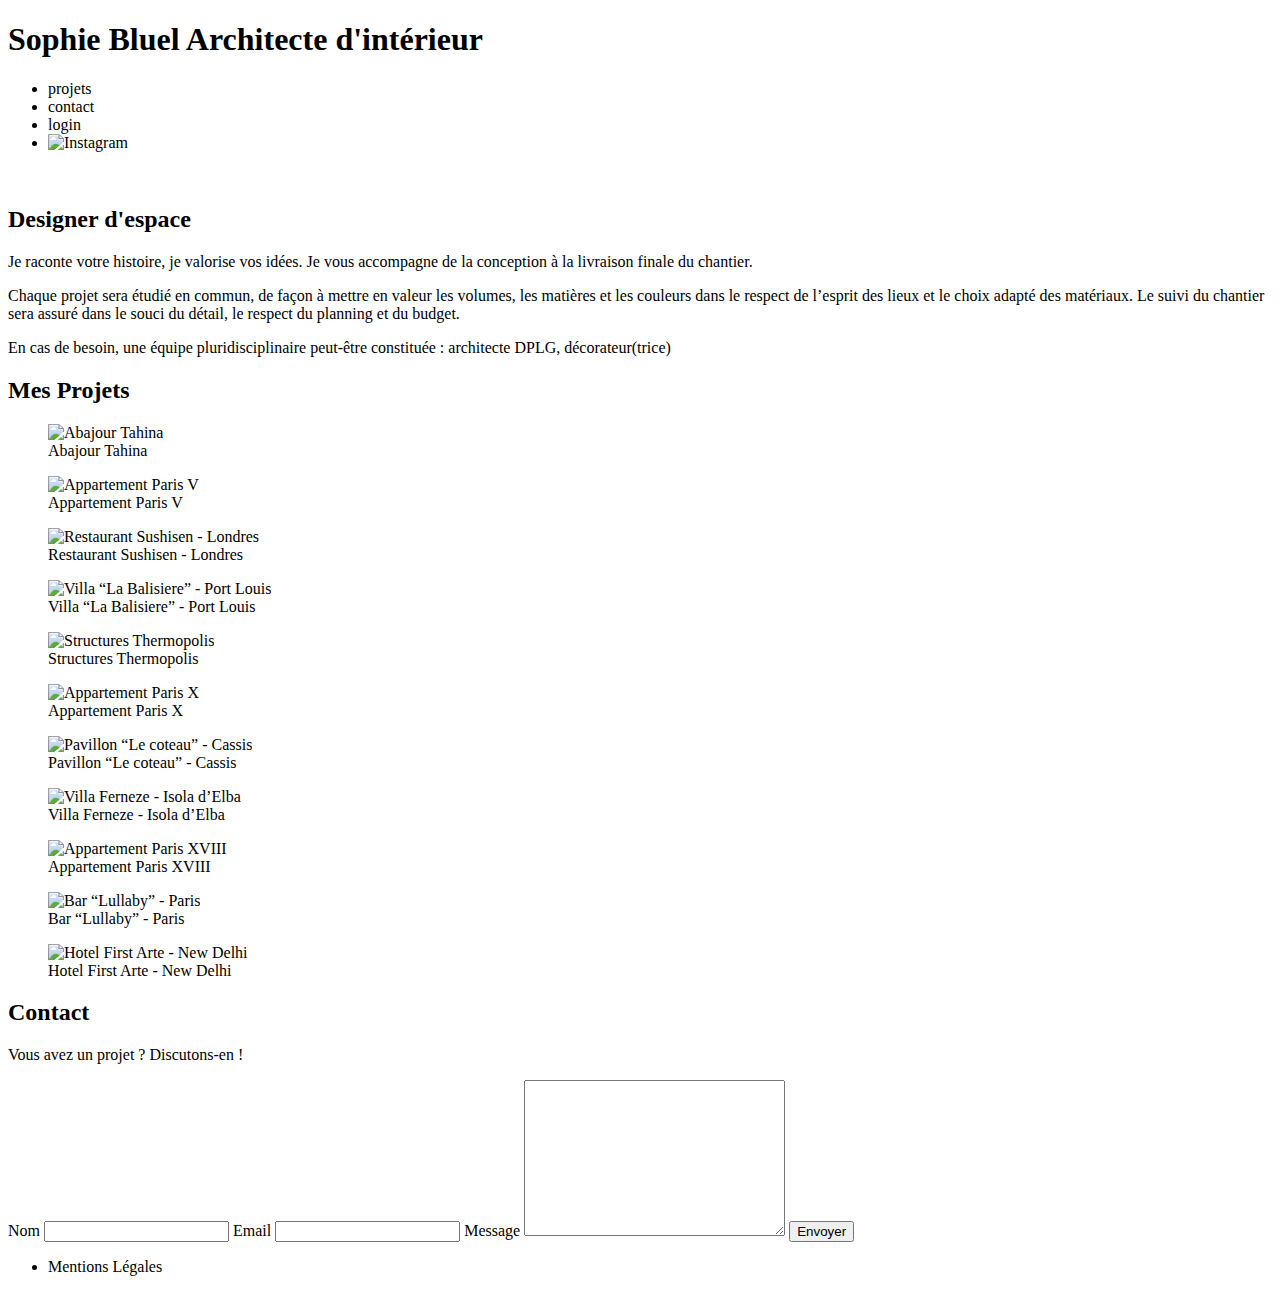
==== FrontEnd/index.html @ c8fdc798 "add tableaux" ====
<!DOCTYPE html>
<html lang="fr">
<head>
	<meta charset="UTF-8">
	<title>Sophie Bluel - Architecte d'intérieur</title>
	<meta name="viewport" content="width=device-width, initial-scale=1.0">
	<link rel="preconnect" href="https://fonts.googleapis.com">
	<link rel="preconnect" href="https://fonts.gstatic.com" crossorigin>
	<link href="https://fonts.googleapis.com/css2?family=Syne:wght@700;800&family=Work+Sans&display=swap" rel="stylesheet">
	<meta name="description" content="">
	<link rel="stylesheet" href="./assets/style.css">
	<script src="./assets/Javascript/index.js" defer></script>
	<script src="./assets/Javascript/login.js" defer></script>
	
</head>
<body>
<header>
	<h1>Sophie Bluel <span>Architecte d'intérieur</span></h1>
	<nav>
		<ul>
			<li>projets</li>
			<li>contact</li>
			<li>login</li>
			<li><img src="./assets/icons/instagram.png" alt="Instagram"></li>
		</ul>
	</nav>
</header>
<main>
	<section id="introduction">
		<figure>
			<img src="./assets/images/sophie-bluel.png" alt="">
		</figure>
		<article>
			<h2>Designer d'espace</h2>
			<p>Je raconte votre histoire, je valorise vos idées. Je vous accompagne de la conception à la livraison finale du chantier.</p>
			<p>Chaque projet sera étudié en commun, de façon à mettre en valeur les volumes, les matières et les couleurs dans le respect de l’esprit des lieux et le choix adapté des matériaux. Le suivi du chantier sera assuré dans le souci du détail, le respect du planning et du budget.</p>
			<p>En cas de besoin, une équipe pluridisciplinaire peut-être constituée : architecte DPLG, décorateur(trice)</p>
		</article>
	</section>
	<section id="portfolio">
		<h2>Mes Projets</h2>
		<div class="gallery">
			<figure>
				<img src="assets/images/abajour-tahina.png" alt="Abajour Tahina">
				<figcaption>Abajour Tahina</figcaption>
			</figure>
			<figure>
				<img src="assets/images/appartement-paris-v.png" alt="Appartement Paris V">
				<figcaption>Appartement Paris V</figcaption>
			</figure>
			<figure>
				<img src="assets/images/restaurant-sushisen-londres.png" alt="Restaurant Sushisen - Londres">
				<figcaption>Restaurant Sushisen - Londres</figcaption>
			</figure>
			<figure>
				<img src="assets/images/la-balisiere.png" alt="Villa “La Balisiere” - Port Louis">
				<figcaption>Villa “La Balisiere” - Port Louis</figcaption>
			</figure>
			<figure>
				<img src="assets/images/structures-thermopolis.png" alt="Structures Thermopolis">
				<figcaption>Structures Thermopolis</figcaption>
			</figure>
			<figure>
				<img src="assets/images/appartement-paris-x.png" alt="Appartement Paris X">
				<figcaption>Appartement Paris X</figcaption>
			</figure>
			<figure>
				<img src="assets/images/le-coteau-cassis.png" alt="Pavillon “Le coteau” - Cassis">
				<figcaption>Pavillon “Le coteau” - Cassis</figcaption>
			</figure>
			<figure>
				<img src="assets/images/villa-ferneze.png" alt="Villa Ferneze - Isola d’Elba">
				<figcaption>Villa Ferneze - Isola d’Elba</figcaption>
			</figure>
			<figure>
				<img src="assets/images/appartement-paris-xviii.png" alt="Appartement Paris XVIII">
				<figcaption>Appartement Paris XVIII</figcaption>
			</figure>
			<figure>
				<img src="assets/images/bar-lullaby-paris.png" alt="Bar “Lullaby” - Paris">
				<figcaption>Bar “Lullaby” - Paris</figcaption>
			</figure>
			<figure>
				<img src="assets/images/hotel-first-arte-new-delhi.png" alt="Hotel First Arte - New Delhi">
				<figcaption>Hotel First Arte - New Delhi</figcaption>
			</figure>
		</div>
	</section>
	<section id="contact">
		<h2>Contact</h2>
		<p>Vous avez un projet ? Discutons-en !</p>
		<form action="#" method="post">
			<label for="name">Nom</label>
			<input type="text" name="name" id="name">
			<label for="email">Email</label>
			<input type="email" name="email" id="email">
			<label for="message">Message</label>
			<textarea name="message" id="message" cols="30" rows="10"></textarea>
			<input type="submit" value="Envoyer">
		</form>
	</section>
</main>

<footer>
	<nav>
		<ul>
			<li>Mentions Légales</li>
		</ul>
	</nav>
</footer>
</body>
</html>
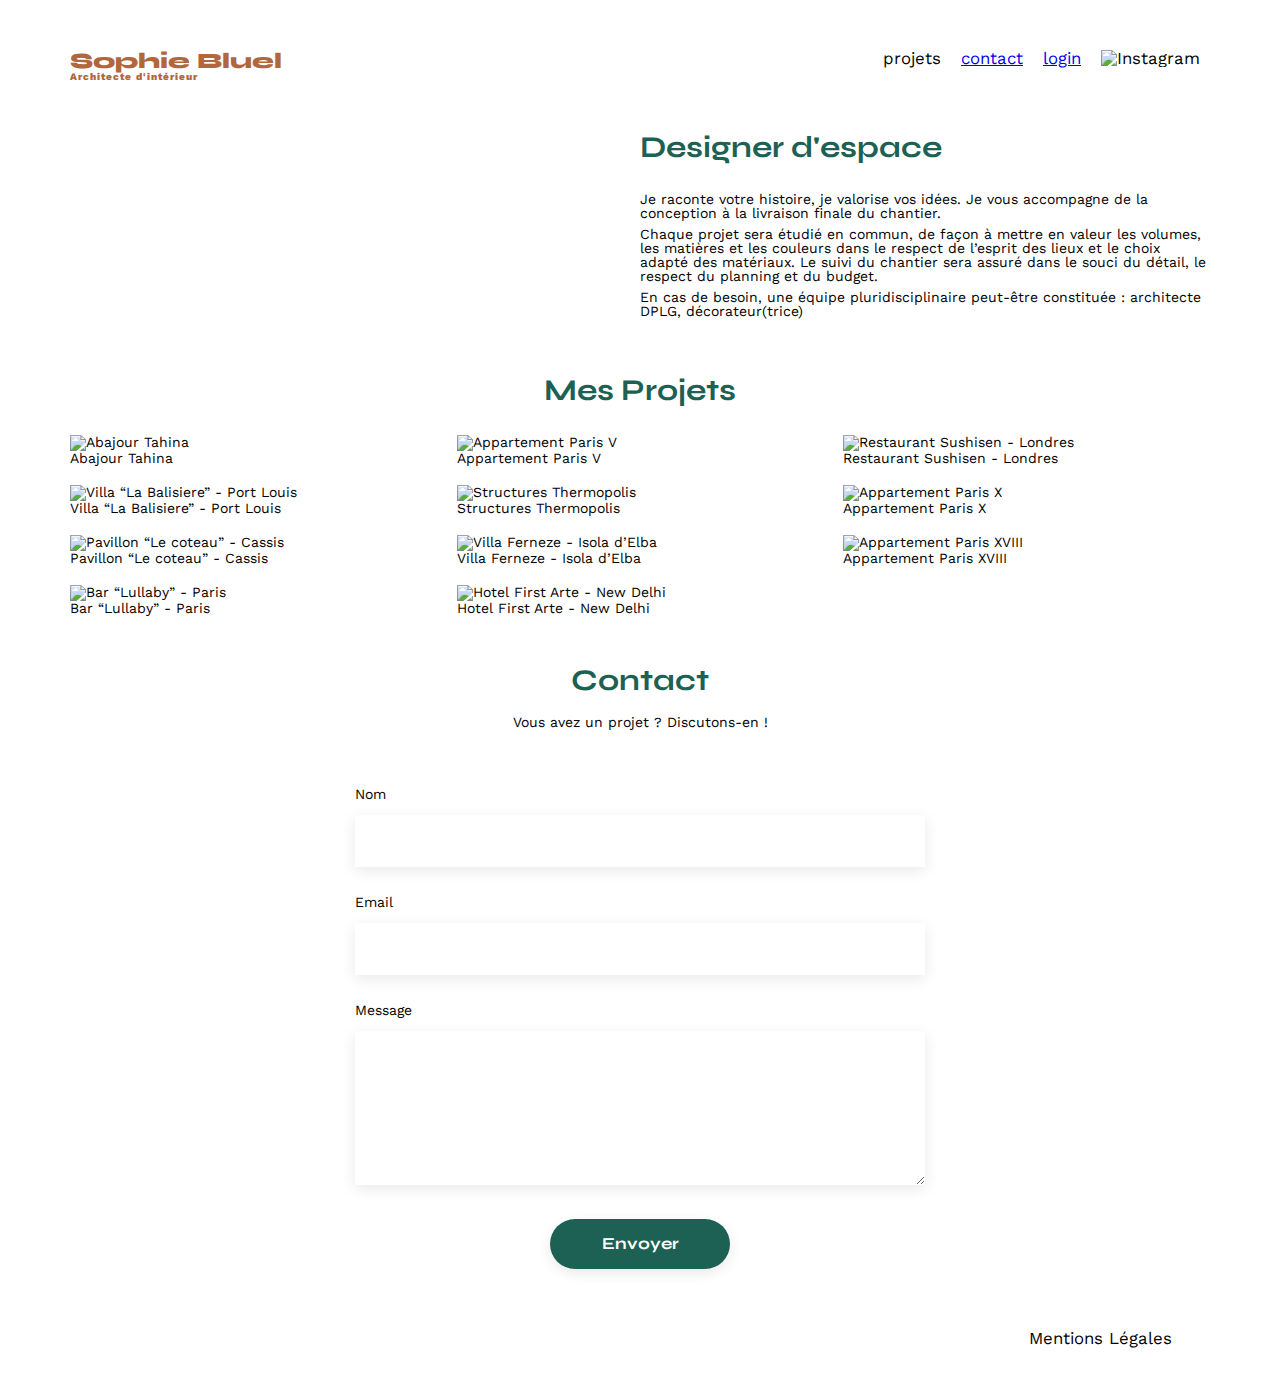
==== commit 3a137ef5: "ajout login" ====
--- a/FrontEnd/index.html
+++ b/FrontEnd/index.html
@@ -8,9 +8,10 @@
 	<link rel="preconnect" href="https://fonts.gstatic.com" crossorigin>
 	<link href="https://fonts.googleapis.com/css2?family=Syne:wght@700;800&family=Work+Sans&display=swap" rel="stylesheet">
 	<meta name="description" content="">
-	<link rel="stylesheet" href="./assets/style.css">
-	<script src="./assets/Javascript/index.js" defer></script>
-	<script src="./assets/Javascript/login.js" defer></script>
+	<link rel="stylesheet" href="assets/SCSS/style.css">
+	<!-- links JSS--> 
+	<script src="./assets/Scripts/index.js" defer></script>
+	<script src="./assets/Scripts/login.js" defer></script>
 	
 </head>
 <body>
@@ -19,8 +20,8 @@
 	<nav>
 		<ul>
 			<li>projets</li>
-			<li>contact</li>
-			<li>login</li>
+			<li><a href="mailto:open@gmail.com">contact</a></li>
+			<li><a href="login.html">login</a></li>
 			<li><img src="./assets/icons/instagram.png" alt="Instagram"></li>
 		</ul>
 	</nav>
--- a/FrontEnd/assets/SCSS/style.css
+++ b/FrontEnd/assets/SCSS/style.css
@@ -0,0 +1,229 @@
+html, body, div, span, applet, object, iframe,
+h1, h2, h3, h4, h5, h6, p, blockquote, pre,
+a, abbr, acronym, address, big, cite, code,
+del, dfn, em, img, ins, kbd, q, s, samp,
+small, strike, strong, sub, sup, tt, var,
+b, u, i, center,
+dl, dt, dd, ol, ul, li,
+fieldset, form, label, legend,
+table, caption, tbody, tfoot, thead, tr, th, td,
+article, aside, canvas, details, embed,
+figure, figcaption, footer, header, hgroup,
+menu, nav, output, ruby, section, summary,
+time, mark, audio, video {
+  margin: 0;
+  padding: 0;
+  border: 0;
+  font-size: 100%;
+  font: inherit;
+  vertical-align: baseline;
+}
+
+/* HTML5 display-role reset for older browsers */
+article, aside, details, figcaption, figure,
+footer, header, hgroup, menu, nav, section {
+  display: block;
+}
+
+body {
+  line-height: 1;
+}
+
+ol, ul {
+  list-style: none;
+}
+
+blockquote, q {
+  quotes: none;
+}
+
+blockquote:before, blockquote:after,
+q:before, q:after {
+  content: "";
+  content: none;
+}
+
+table {
+  border-collapse: collapse;
+  border-spacing: 0;
+}
+
+/** end reset css**/
+body {
+  max-width: 1140px;
+  margin: auto;
+  font-family: "Work Sans";
+  font-size: 14px;
+}
+
+header {
+  display: flex;
+  justify-content: space-between;
+  margin: 50px 0;
+}
+
+section {
+  margin: 50px 0;
+}
+
+h1 {
+  display: flex;
+  flex-direction: column;
+  font-family: "Syne";
+  font-size: 22px;
+  font-weight: 800;
+  color: #B1663C;
+}
+
+h1 > span {
+  font-family: "Work Sans";
+  font-size: 10px;
+  letter-spacing: 0.1em;
+}
+
+h2 {
+  font-family: "Syne";
+  font-weight: 700;
+  font-size: 30px;
+  color: #1D6154;
+}
+
+nav ul {
+  display: flex;
+  align-items: center;
+  list-style-type: none;
+}
+
+nav li {
+  padding: 0 10px;
+  font-size: 1.2em;
+}
+
+li:hover {
+  color: #B1663C;
+}
+
+#introduction {
+  display: flex;
+  align-items: center;
+}
+
+#introduction figure {
+  flex: 1;
+}
+
+#introduction img {
+  display: block;
+  margin: auto;
+  width: 80%;
+}
+
+#introduction article {
+  flex: 1;
+}
+
+#introduction h2 {
+  margin-bottom: 1em;
+}
+
+#introduction p {
+  margin-bottom: 0.5em;
+}
+
+#portfolio h2 {
+  text-align: center;
+  margin-bottom: 1em;
+}
+
+.gallery {
+  width: 100%;
+  display: grid;
+  grid-template-columns: 1fr 1fr 1fr;
+  grid-column-gap: 20px;
+  grid-row-gap: 20px;
+}
+
+.gallery img {
+  width: 100%;
+}
+
+#contact {
+  width: 50%;
+  margin: auto;
+}
+
+#contact > * {
+  text-align: center;
+}
+
+#contact h2 {
+  margin-bottom: 20px;
+}
+
+#contact form {
+  text-align: left;
+  margin-top: 30px;
+  display: flex;
+  flex-direction: column;
+}
+
+#contact input {
+  height: 50px;
+  font-size: 1.2em;
+  border: none;
+  box-shadow: 0px 4px 14px rgba(0, 0, 0, 0.09);
+}
+
+#contact label {
+  margin: 2em 0 1em 0;
+}
+
+#contact textarea {
+  border: none;
+  box-shadow: 0px 4px 14px rgba(0, 0, 0, 0.09);
+}
+
+input[type=submit] {
+  font-family: "Syne";
+  font-weight: 700;
+  color: white;
+  background-color: #1D6154;
+  margin: 2em auto;
+  width: 180px;
+  text-align: center;
+  border-radius: 60px;
+}
+
+footer nav ul {
+  display: flex;
+  justify-content: flex-end;
+  margin: 2em;
+}
+
+.main-login {
+  min-height: 650px;
+  margin-top: 90px;
+}
+.main-login #contact form input[type=submit] {
+  height: 100%;
+  padding: 10px 0px;
+  font-size: 0.85rem;
+}
+
+.form__lien {
+  color: black;
+  font-weight: 700;
+}
+
+.center {
+  display: flex;
+  justify-content: center;
+}
+
+.errorLogin {
+  color: #ff0000;
+}
+
+#login-link {
+  cursor: pointer;
+}/*# sourceMappingURL=style.css.map */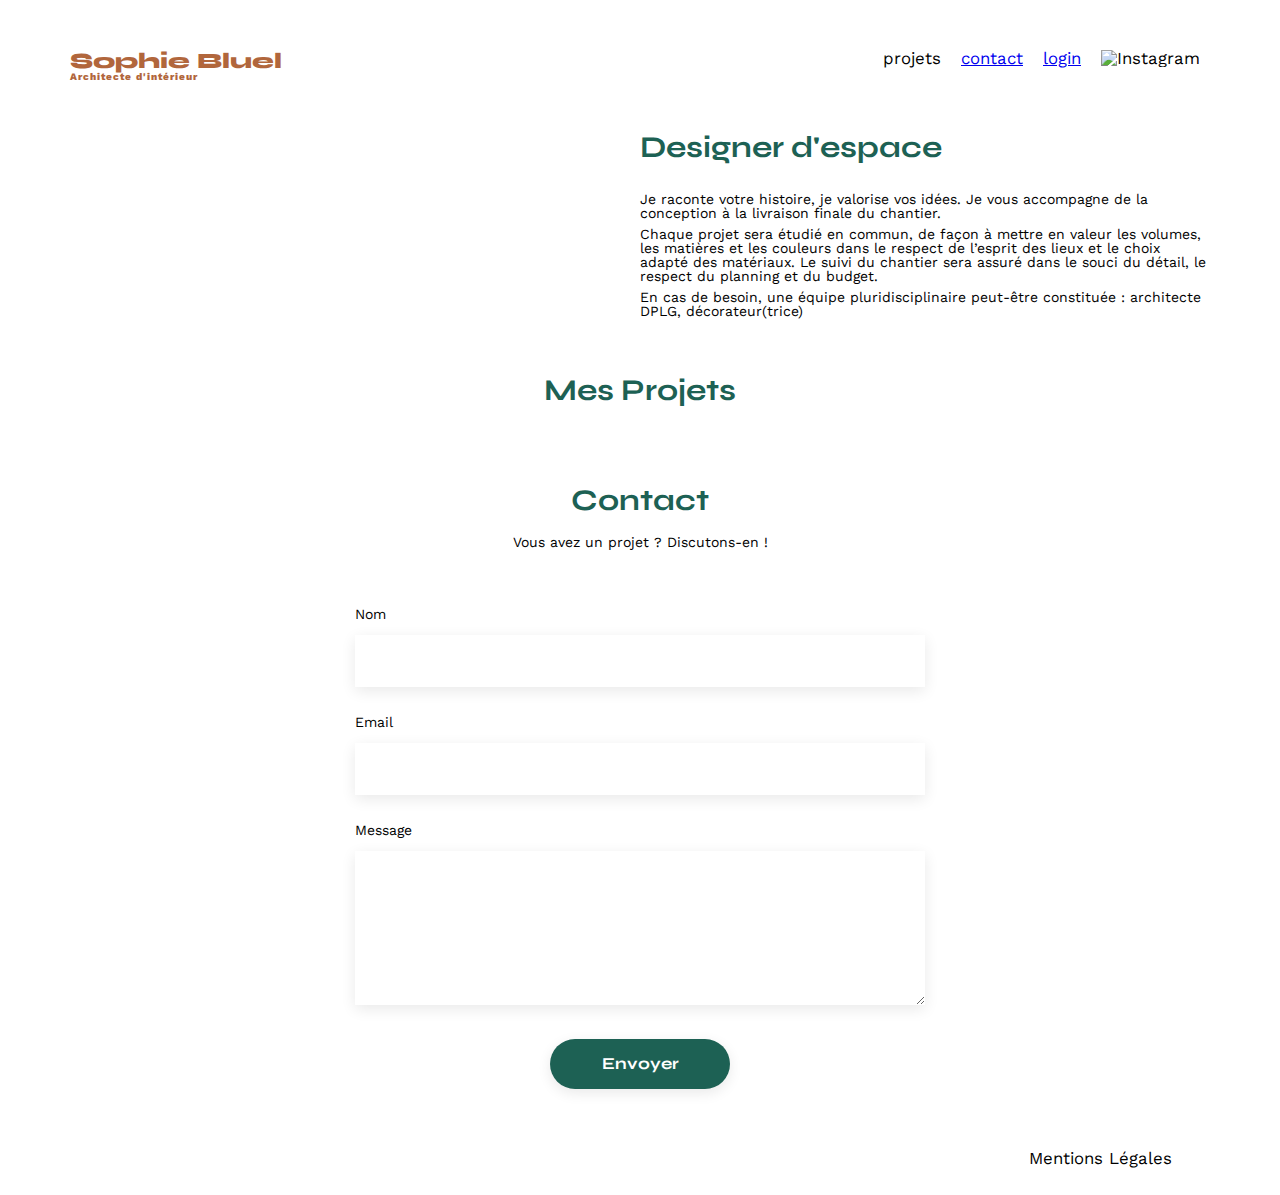
==== commit 41ee2e43: "login eventlistener fetch" ====
--- a/FrontEnd/index.html
+++ b/FrontEnd/index.html
@@ -41,50 +41,7 @@
 	<section id="portfolio">
 		<h2>Mes Projets</h2>
 		<div class="gallery">
-			<figure>
-				<img src="assets/images/abajour-tahina.png" alt="Abajour Tahina">
-				<figcaption>Abajour Tahina</figcaption>
-			</figure>
-			<figure>
-				<img src="assets/images/appartement-paris-v.png" alt="Appartement Paris V">
-				<figcaption>Appartement Paris V</figcaption>
-			</figure>
-			<figure>
-				<img src="assets/images/restaurant-sushisen-londres.png" alt="Restaurant Sushisen - Londres">
-				<figcaption>Restaurant Sushisen - Londres</figcaption>
-			</figure>
-			<figure>
-				<img src="assets/images/la-balisiere.png" alt="Villa “La Balisiere” - Port Louis">
-				<figcaption>Villa “La Balisiere” - Port Louis</figcaption>
-			</figure>
-			<figure>
-				<img src="assets/images/structures-thermopolis.png" alt="Structures Thermopolis">
-				<figcaption>Structures Thermopolis</figcaption>
-			</figure>
-			<figure>
-				<img src="assets/images/appartement-paris-x.png" alt="Appartement Paris X">
-				<figcaption>Appartement Paris X</figcaption>
-			</figure>
-			<figure>
-				<img src="assets/images/le-coteau-cassis.png" alt="Pavillon “Le coteau” - Cassis">
-				<figcaption>Pavillon “Le coteau” - Cassis</figcaption>
-			</figure>
-			<figure>
-				<img src="assets/images/villa-ferneze.png" alt="Villa Ferneze - Isola d’Elba">
-				<figcaption>Villa Ferneze - Isola d’Elba</figcaption>
-			</figure>
-			<figure>
-				<img src="assets/images/appartement-paris-xviii.png" alt="Appartement Paris XVIII">
-				<figcaption>Appartement Paris XVIII</figcaption>
-			</figure>
-			<figure>
-				<img src="assets/images/bar-lullaby-paris.png" alt="Bar “Lullaby” - Paris">
-				<figcaption>Bar “Lullaby” - Paris</figcaption>
-			</figure>
-			<figure>
-				<img src="assets/images/hotel-first-arte-new-delhi.png" alt="Hotel First Arte - New Delhi">
-				<figcaption>Hotel First Arte - New Delhi</figcaption>
-			</figure>
+			
 		</div>
 	</section>
 	<section id="contact">
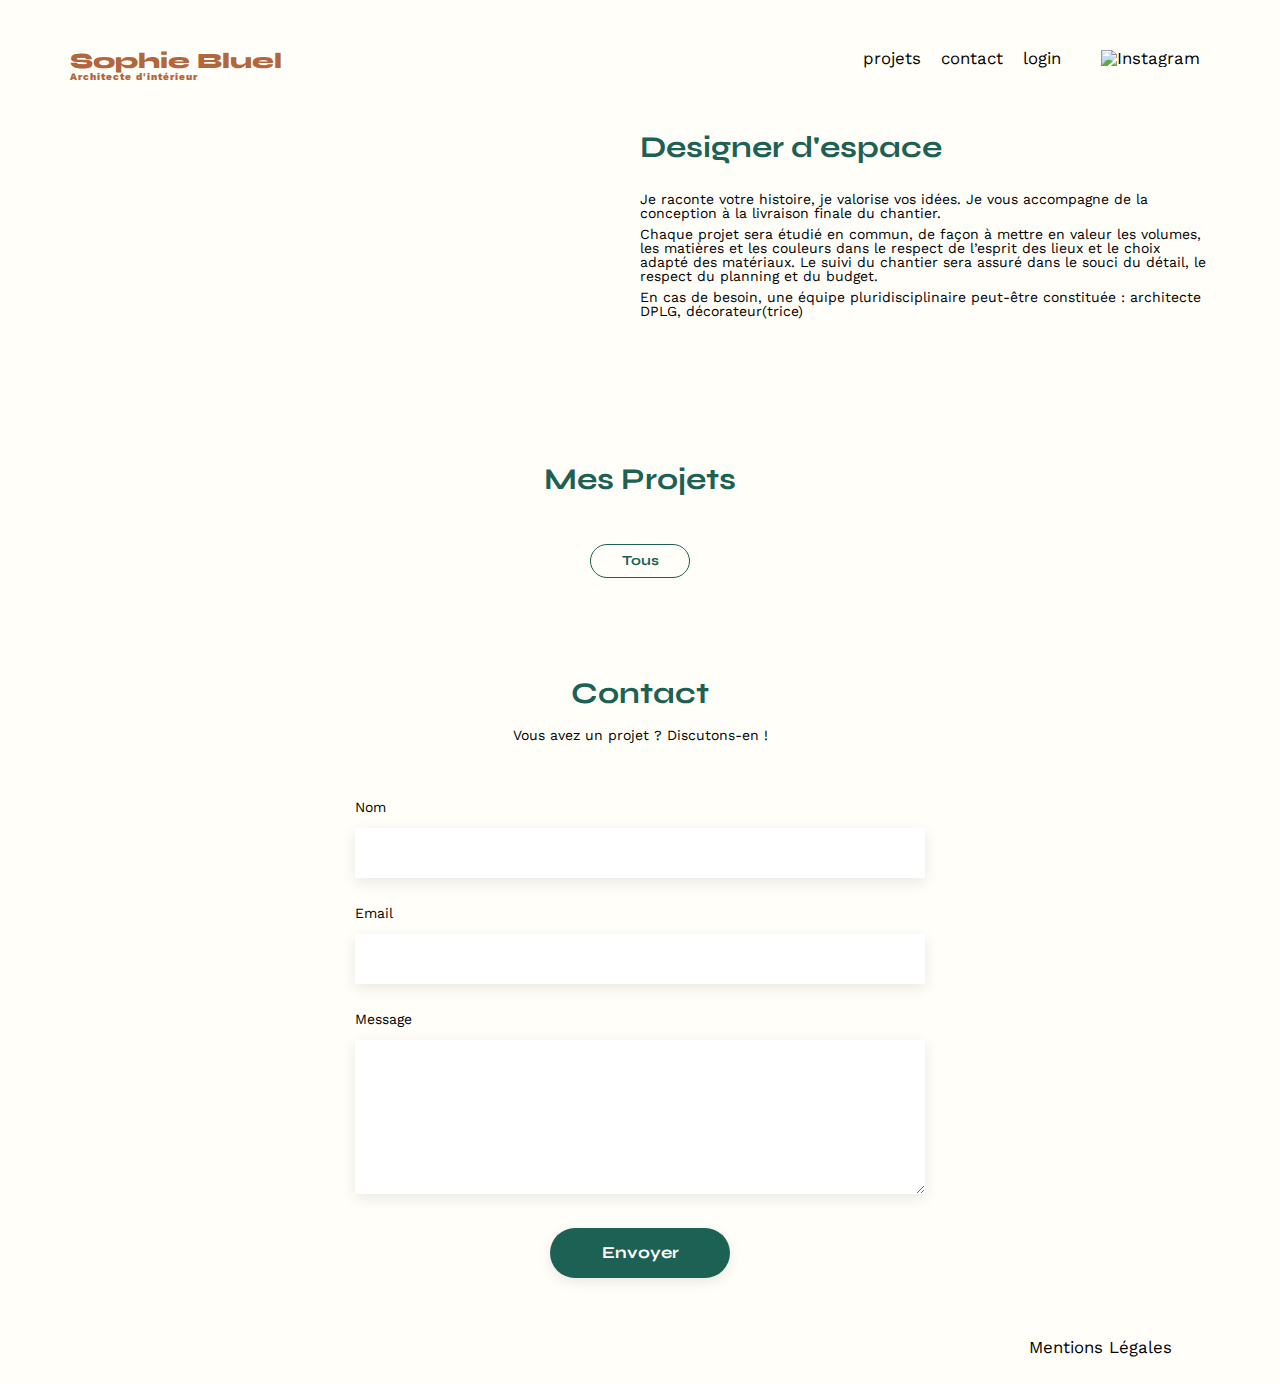
==== commit c769f81f: "upoald modal" ====
--- a/FrontEnd/index.html
+++ b/FrontEnd/index.html
@@ -1,70 +1,139 @@
 <!DOCTYPE html>
 <html lang="fr">
+
 <head>
 	<meta charset="UTF-8">
 	<title>Sophie Bluel - Architecte d'intérieur</title>
 	<meta name="viewport" content="width=device-width, initial-scale=1.0">
 	<link rel="preconnect" href="https://fonts.googleapis.com">
 	<link rel="preconnect" href="https://fonts.gstatic.com" crossorigin>
-	<link href="https://fonts.googleapis.com/css2?family=Syne:wght@700;800&family=Work+Sans&display=swap" rel="stylesheet">
+	<link href="https://fonts.googleapis.com/css2?family=Syne:wght@700;800&family=Work+Sans&display=swap"
+		rel="stylesheet">
 	<meta name="description" content="">
-	<link rel="stylesheet" href="assets/SCSS/style.css">
-	<!-- links JSS--> 
+	<link rel="stylesheet" href="./assets/style.css">
+	<script src="https://kit.fontawesome.com/285493fa31.js" crossorigin="anonymous"></script>
 	<script src="./assets/Scripts/index.js" defer></script>
-	<script src="./assets/Scripts/login.js" defer></script>
-	
+	<script src="./assets/Scripts/modal.js" defer></script>
 </head>
+
 <body>
-<header>
-	<h1>Sophie Bluel <span>Architecte d'intérieur</span></h1>
-	<nav>
-		<ul>
-			<li>projets</li>
-			<li><a href="mailto:open@gmail.com">contact</a></li>
-			<li><a href="login.html">login</a></li>
-			<li><img src="./assets/icons/instagram.png" alt="Instagram"></li>
-		</ul>
-	</nav>
-</header>
-<main>
-	<section id="introduction">
-		<figure>
-			<img src="./assets/images/sophie-bluel.png" alt="">
-		</figure>
-		<article>
-			<h2>Designer d'espace</h2>
-			<p>Je raconte votre histoire, je valorise vos idées. Je vous accompagne de la conception à la livraison finale du chantier.</p>
-			<p>Chaque projet sera étudié en commun, de façon à mettre en valeur les volumes, les matières et les couleurs dans le respect de l’esprit des lieux et le choix adapté des matériaux. Le suivi du chantier sera assuré dans le souci du détail, le respect du planning et du budget.</p>
-			<p>En cas de besoin, une équipe pluridisciplinaire peut-être constituée : architecte DPLG, décorateur(trice)</p>
-		</article>
-	</section>
-	<section id="portfolio">
-		<h2>Mes Projets</h2>
-		<div class="gallery">
-			
+	<div class="edit-banner">
+		<div class="edit-mode">
+			<i class="fa-regular fa-pen-to-square"></i>
+			<p>Mode édition</p>
 		</div>
-	</section>
-	<section id="contact">
-		<h2>Contact</h2>
-		<p>Vous avez un projet ? Discutons-en !</p>
-		<form action="#" method="post">
-			<label for="name">Nom</label>
-			<input type="text" name="name" id="name">
-			<label for="email">Email</label>
-			<input type="email" name="email" id="email">
-			<label for="message">Message</label>
-			<textarea name="message" id="message" cols="30" rows="10"></textarea>
-			<input type="submit" value="Envoyer">
-		</form>
-	</section>
-</main>
+	</div>
+	<div class="body-content">
+		<header>
+			<h1>Sophie Bluel <span>Architecte d'intérieur</span></h1>
+			<nav>
+				<ul>
+					<li><a href="#portfolio">projets</a></li>
+					<li><a href="#contact">contact</a></li>
+					<li><a href="login.html" id="login">login</a></li>
+					<li><a href="index.html" id="logout">logout</a></li>
+					<li><img src="./assets/icons/instagram.png" alt="Instagram"></li>
+				</ul>
+			</nav>
+		</header>
+		<main>
+			<section id="introduction">
+				<figure>
+					<img src="./assets/images/sophie-bluel.png" alt="">
+				</figure>
+				<article>
+					<h2>Designer d'espace</h2>
+					<p>Je raconte votre histoire, je valorise vos idées. Je vous accompagne de la conception à la
+						livraison
+						finale du chantier.</p>
+					<p>Chaque projet sera étudié en commun, de façon à mettre en valeur les volumes, les matières et les
+						couleurs dans le respect de l’esprit des lieux et le choix adapté des matériaux. Le suivi du
+						chantier sera assuré dans le souci du détail, le respect du planning et du budget.</p>
+					<p>En cas de besoin, une équipe pluridisciplinaire peut-être constituée : architecte DPLG,
+						décorateur(trice)</p>
+				</article>
+			</section>
+			<section id="portfolio">
+				<h2 class="projets-titre">Mes Projets</h2>
+				<div class="modifier">
+					<h2>Mes Projets</h2>
+					<a href="#modal1" class="js-modal">
+						<div class="modifier-encart">
+							<i class="fa-regular fa-pen-to-square"></i>
+							<p>modifier</p>
+						</div>
+					</a>
+				</div>
+				<aside id="modal1" class="modal" aria-hidden="true" role="dialog">
+					<div class="modal-wrapper js-modal-stop">
+						<button class="modal-close js-modal-close">X</button>
+						<h3>Galerie photo</h3>
+						<div class="modal-gallery"></div>
+						<div class="modal-line"></div>
+						<a href="#modal2" class="modal-btn js-modal2">Ajouter une photo</a>
+					</div>
+				</aside>
+				<aside id="modal2" class="modal2" aria-hidden="true" role="dialog">
+					<div class="modal2-wrapper js-modal2-stop">
+						<button class="modal2-close js-modal2-close">X</button>
+						<button class="modal2-return js-modal2-return"><i class="fa-solid fa-arrow-left"></i></button>
+						<h3>Ajouter une photo</h3>
+						<form class="add-image">
+							<div class="add-photo">
+								<i id="icon-photo" class="fa-regular fa-image"></i>
+								<img id="preview-photo" src="#" alt="">
+								<label for="photo" class="add-photo-label">+ Ajouter photo</label>
+								<p class="add-photo-p">jpg, png : 4mo max</p>
+								<input type="file" id="photo" name="photo" onchange="previewPicture(this)"
+									accept="image/png, image/jpeg" required />
+							</div>
+							<div class="add-title">
+								<label for="title">Titre</label>
+								<input type="text" name="title" id="title" required>
+							</div>
+							<div class="add-category">
+								<label for="category">Catégorie</label>
+								<select name="category" id="category" required>
+									<option value="" disabled selected hidden>Choisir une catégorie</option>
+									<option value="1">Objets</option>
+									<option value="2">Appartements</option>
+									<option value="3">Hotels & restaurants</option>
+								</select>
+							</div>
+							<span id="error-msg" class="error"></span>
+							<div class="modal2-line"></div>
+							<input class="modal-btn2" type="submit" value="Valider">
+						</form>
+					</div>
+				</aside>
+				<div class="filtres">
+				</div>
+				<div class="gallery">
+				</div>
+			</section>
+			<section id="contact">
+				<h2>Contact</h2>
+				<p>Vous avez un projet ? Discutons-en !</p>
+				<form action="#" method="post">
+					<label for="name">Nom</label>
+					<input type="text" name="name" id="name">
+					<label for="email">Email</label>
+					<input type="email" name="email" id="email">
+					<label for="message">Message</label>
+					<textarea name="message" id="message" cols="30" rows="10"></textarea>
+					<input type="submit" value="Envoyer">
+				</form>
+			</section>
+		</main>
 
-<footer>
-	<nav>
-		<ul>
-			<li>Mentions Légales</li>
-		</ul>
-	</nav>
-</footer>
+		<footer>
+			<nav>
+				<ul>
+					<li>Mentions Légales</li>
+				</ul>
+			</nav>
+		</footer>
+	</div>
 </body>
-</html>
+
+</html>--- a/FrontEnd/assets/style.css
+++ b/FrontEnd/assets/style.css
@@ -0,0 +1,747 @@
+/* http://meyerweb.com/eric/tools/css/reset/
+   v2.0 | 20110126
+   License: none (public domain)
+*/
+
+html,
+body,
+div,
+span,
+applet,
+object,
+iframe,
+h1,
+h2,
+h3,
+h4,
+h5,
+h6,
+p,
+blockquote,
+pre,
+a,
+abbr,
+acronym,
+address,
+big,
+cite,
+code,
+del,
+dfn,
+em,
+img,
+ins,
+kbd,
+q,
+s,
+samp,
+small,
+strike,
+strong,
+sub,
+sup,
+tt,
+var,
+b,
+u,
+i,
+center,
+dl,
+dt,
+dd,
+ol,
+ul,
+li,
+fieldset,
+form,
+label,
+legend,
+table,
+caption,
+tbody,
+tfoot,
+thead,
+tr,
+th,
+td,
+article,
+aside,
+canvas,
+details,
+embed,
+figure,
+figcaption,
+footer,
+header,
+hgroup,
+menu,
+nav,
+output,
+ruby,
+section,
+summary,
+time,
+mark,
+audio,
+video {
+	margin: 0;
+	padding: 0;
+	border: 0;
+	font-size: 100%;
+	font: inherit;
+	vertical-align: baseline;
+}
+
+/* HTML5 display-role reset for older browsers */
+article,
+aside,
+details,
+figcaption,
+figure,
+footer,
+header,
+hgroup,
+menu,
+nav,
+section {
+	display: block;
+}
+
+body {
+	line-height: 1;
+}
+
+ol,
+ul {
+	list-style: none;
+}
+
+blockquote,
+q {
+	quotes: none;
+}
+
+blockquote:before,
+blockquote:after,
+q:before,
+q:after {
+	content: '';
+	content: none;
+}
+
+table {
+	border-collapse: collapse;
+	border-spacing: 0;
+}
+
+/** end reset css**/
+
+/** mise-en-page**/
+body {
+	font-family: 'Work Sans';
+	font-size: 14px;
+	background-color: #FFFEF8;
+}
+
+.body-content {
+	max-width: 1140px;
+	margin: auto;
+}
+
+header {
+	display: flex;
+	justify-content: space-between;
+	margin: 50px 0
+}
+
+section {
+	margin: 50px 0
+}
+
+h1 {
+	display: flex;
+	flex-direction: column;
+	font-family: 'Syne';
+	font-size: 22px;
+	font-weight: 800;
+	color: #B1663C
+}
+
+h1>span {
+	font-family: 'Work Sans';
+	font-size: 10px;
+	letter-spacing: 0.1em;
+	;
+}
+
+h2 {
+	font-family: 'Syne';
+	font-weight: 700;
+	font-size: 30px;
+	color: #1D6154
+}
+
+nav ul {
+	display: flex;
+	align-items: center;
+	list-style-type: none;
+
+}
+
+nav li {
+	padding: 0 10px;
+	font-size: 1.2em;
+	cursor: pointer;
+}
+
+li a {
+	text-decoration: none;
+	color: black;
+	font-weight: normal;
+}
+
+.bold {
+	font-weight: 800;
+}
+
+li:hover {
+	color: #B1663C;
+}
+
+li a:hover {
+	color: #B1663C;
+}
+
+#introduction {
+	display: flex;
+	align-items: center;
+	margin-bottom: 139px;
+}
+
+#introduction figure {
+	flex: 1
+}
+
+#introduction img {
+	display: block;
+	margin: auto;
+	width: 80%;
+}
+
+#introduction article {
+	flex: 1
+}
+
+#introduction h2 {
+	margin-bottom: 1em;
+}
+
+#introduction p {
+	margin-bottom: 0.5em;
+}
+
+#portfolio h2 {
+	text-align: center;
+}
+
+.gallery {
+	width: 100%;
+	display: grid;
+	grid-template-columns: 1fr 1fr 1fr;
+	grid-column-gap: 20px;
+	grid-row-gap: 20px;
+}
+
+.gallery img {
+	width: 100%;
+
+}
+
+.filtres {
+	display: flex;
+	align-items: center;
+	justify-content: center;
+	flex-direction: row;
+	gap: 10px;
+	margin: 50px 0;
+}
+
+.filtres-btn {
+	font-family: 'Syne';
+	font-weight: 700;
+	color: #1D6154;
+	display: flex;
+	align-items: center;
+	justify-content: center;
+	border-radius: 60px;
+	border: 1px #1d6154 solid;
+	padding: 9px 15px;
+	min-width: 100px;
+}
+
+.filtres-btn:hover {
+	color: white;
+	background-color: #1D6154;
+	cursor: pointer;
+}
+
+.filtres-btn-selected {
+	font-family: 'Syne';
+	font-weight: 700;
+	color: white;
+	background-color: #1D6154;
+	display: flex;
+	align-items: center;
+	justify-content: center;
+	border-radius: 60px;
+	border: 1px #1d6154 solid;
+	padding: 9px 15px;
+	min-width: 100px;
+	cursor: pointer;
+}
+
+#contact {
+	width: 50%;
+	margin: auto;
+}
+
+#contact>* {
+	text-align: center;
+
+}
+
+#logout {
+	display: none;
+}
+
+#contact h2 {
+	margin-bottom: 20px;
+}
+
+#contact form {
+	text-align: left;
+	margin-top: 30px;
+	display: flex;
+	flex-direction: column;
+}
+
+#contact input {
+	height: 50px;
+	font-size: 1.2em;
+	border: none;
+	box-shadow: 0px 4px 14px rgba(0, 0, 0, 0.09);
+}
+
+#contact label {
+	margin: 2em 0 1em 0;
+}
+
+#contact textarea {
+	border: none;
+	box-shadow: 0px 4px 14px rgba(0, 0, 0, 0.09);
+}
+
+#contact input[type="submit"] {
+	font-family: 'Syne';
+	font-weight: 700;
+	color: white;
+	background-color: #1D6154;
+	margin: 2em auto;
+	width: 180px;
+	text-align: center;
+	border-radius: 60px;
+}
+
+footer nav ul {
+	display: flex;
+	justify-content: flex-end;
+	margin: 2em
+}
+
+/** Page login **/
+
+.login h2 {
+	display: flex;
+	align-items: center;
+	justify-content: center;
+	margin-top: 150px;
+}
+
+.formulaire {
+	display: flex;
+	justify-content: center;
+	margin-bottom: 380px;
+	margin-top: 35px;
+}
+
+.login {
+	text-decoration: none;
+	color: #000;
+}
+
+.connection {
+	display: flex;
+	flex-direction: column;
+	margin: 0 auto;
+}
+
+.connection label {
+	font-family: "Work Sans";
+	font-weight: 500;
+	color: #3d3d3d;
+}
+
+.connection input {
+	width: 379px;
+	height: 51px;
+	margin-top: 7px;
+	margin-bottom: 30px;
+	border: none;
+	box-shadow: 0px 4px 14px rgba(0, 0, 0, 0.09);
+	padding: 0 15px;
+}
+
+.connection .submit {
+	width: 179px;
+	height: 36px;
+	background: #1d6154;
+	color: #fff;
+	border-radius: 60px;
+	border: none;
+	font-family: "Syne", sans-serif;
+	font-weight: 700;
+	margin: 7px auto 28px auto;
+	cursor: pointer;
+}
+
+.error {
+	margin: 5px 0;
+	color: red;
+	font-family: "Work Sans";
+	font-weight: 500;
+	font-style: italic;
+}
+
+.forgetPassword {
+	font-family: "Work Sans";
+	font-weight: 500;
+	color: #3d3d3d;
+	text-align: center;
+}
+
+/** edit **/
+
+.edit-banner {
+	background-color: #000;
+	height: 59px;
+	max-width: 1440px;
+	display: none;
+	align-items: center;
+	justify-content: center;
+}
+
+.edit-mode {
+	display: flex;
+	align-items: center;
+	justify-content: center;
+	color: #fff;
+	gap: 15px;
+}
+
+.modifier {
+	display: none;
+	align-items: center;
+	justify-content: center;
+	flex-direction: row;
+	gap: 20px;
+	margin-bottom: 92px;
+	padding-left: 6em;
+}
+
+.modifier-encart {
+	display: flex;
+	align-items: center;
+	justify-content: center;
+	flex-direction: row;
+	gap: 10px;
+	color: #000;
+	text-decoration: none;
+}
+
+.modifier a {
+	text-decoration: none;
+}
+
+/** Modale **/
+
+* {
+	box-sizing: border-box;
+}
+
+.modal {
+	position: fixed;
+	/* intégralité de l'écran*/
+	top: 0;
+	left: 0;
+	width: 100%;
+	height: 100%;
+	background: rgba(0, 0, 0, 0.3);
+	align-items: center;
+	justify-content: center;
+	display: none;
+}
+
+.modal-wrapper {
+	display: flex;
+	flex-direction: column;
+	align-items: center;
+	justify-content: center;
+	background-color: #fff;
+	border-radius: 10px;
+	width: 630px;
+	padding: 60px 105px 45px 105px;
+	position: absolute;
+	overflow: auto;
+}
+
+.modal-btn {
+	width: 179px;
+	height: 36px;
+	background: #1d6154;
+	color: #fff;
+	border-radius: 60px;
+	border: none;
+	font-family: "Syne", sans-serif;
+	font-weight: 700;
+	cursor: pointer;
+	text-decoration: none;
+	display: flex;
+	align-items: center;
+	justify-content: center;
+}
+
+.modal h3 {
+	font-size: 26px;
+	font-weight: 400;
+	margin-bottom: 40px;
+}
+
+.modal-close {
+	position: relative;
+	border: none;
+	background-color: #fff;
+	top: -35px;
+	right: -280px;
+	cursor: pointer;
+}
+
+.modal-line {
+	width: 100%;
+	background-color: #B3B3B3;
+	height: 1px;
+	margin: 50px 0 38px 0;
+}
+
+.modal-gallery {
+	display: flex;
+	flex-direction: row;
+	flex-wrap: wrap;
+	width: 100%;
+	height: 365px;
+	gap: 25px 6px;
+	overflow: auto;
+	align-content: flex-start;
+}
+
+.modal-gallery img {
+	height: 105px;
+	width: 78px;
+	object-fit: cover;
+}
+
+.btn-delete {
+	width: 17px;
+	height: 17px;
+	display: flex;
+	align-items: center;
+	justify-content: center;
+	background-color: #000;
+	border-radius: 2px;
+	position: relative;
+	top: -100px;
+    left: 70%;
+}
+
+.btn-delete i {
+	font-size: 11px;
+}
+
+.modal2 {
+	position: fixed;
+	/* prend l'entièreté de l'écran*/
+	top: 0;
+	left: 0;
+	width: 100%;
+	height: 100%;
+	background: rgba(0, 0, 0, 0.3);
+	align-items: center;
+	justify-content: center;
+	display: none;
+}
+
+.modal2-wrapper {
+	display: flex;
+	flex-direction: column;
+	align-items: center;
+	justify-content: center;
+	background-color: #fff;
+	border-radius: 10px;
+	width: 630px;
+	overflow: auto;
+	padding: 45px 105px 45px 105px;
+	position: absolute;
+}
+
+.modal2 h3 {
+	font-size: 26px;
+	font-weight: 400;
+	margin-bottom: 30px;
+}
+
+.modal2-close {
+	position: relative;
+	border: none;
+	background-color: #fff;
+	top: -20px;
+	right: -280px;
+	cursor: pointer;
+}
+
+.modal-btn2 {
+	width: 179px;
+	height: 36px;
+	background: #A7A7A7;
+	color: #fff;
+	border-radius: 60px;
+	border: none;
+	font-family: "Syne", sans-serif;
+	font-weight: 700;
+	cursor: pointer;
+	text-decoration: none;
+	display: flex;
+	align-items: center;
+	justify-content: center;
+}
+
+.modal2-return {
+	position: relative;
+	border: none;
+	background-color: #fff;
+	top: -32px;
+	left: -280px;
+	cursor: pointer;
+}
+
+.add-image {
+	display: flex;
+	flex-direction: column;
+	align-items: center;
+	justify-content: center;
+	width: 100%;
+	overflow: auto;
+}
+
+.add-image label {
+	font-family: "Work Sans";
+	font-weight: 500;
+	color: #3d3d3d;
+}
+
+.add-image #title {
+	width: 410px;
+	height: 51px;
+	margin-top: 7px;
+	margin-bottom: 30px;
+	border: none;
+	box-shadow: 0px 4px 14px rgba(0, 0, 0, 0.09);
+	padding: 0 15px;
+}
+
+.add-image select {
+	width: 410px;
+	height: 51px;
+	margin-top: 7px;
+	margin-bottom: 30px;
+	border: none;
+	box-shadow: 0px 4px 14px rgba(0, 0, 0, 0.09);
+	padding: 0 15px;
+}
+
+.add-title {
+	display: flex;
+	flex-direction: column;
+	margin: 0 auto;
+}
+
+.add-category {
+	display: flex;
+	flex-direction: column;
+	margin: 0 auto;
+}
+
+.modal2-line {
+	width: 410px;
+	background-color: #B3B3B3;
+	height: 1px;
+	margin: 3px 0 38px 0;
+}
+
+.add-photo {
+	width: 410px;
+	height: 169px;
+	margin-top: 7px;
+	margin-bottom: 30px;
+	border: none;
+	border-radius: 3px;
+	background: #E8F1F6;
+	padding: 0 15px;
+	display: flex;
+	flex-direction: column;
+	align-items: center;
+	justify-content: center;
+	gap: 7px;
+}
+
+.add-photo input {
+	display: none;
+}
+
+.add-photo label {
+	cursor: pointer;
+	border-radius: 50px;
+	background: #CBD6DC;
+	padding: 10px 33px;
+	color: #306685;
+	font-size: 14px;
+	font-weight: 500;
+}
+
+.add-photo i {
+	font-size: 75px;
+	color: #B9C5CC;
+}
+
+.add-photo p {
+	color: #444;
+	font-size: 10px;
+	font-weight: 400;
+}
+
+.modal-gallery figure {
+	height: 105px;
+}
+
+#preview-photo {
+	display: none;
+	height: 169px;
+}